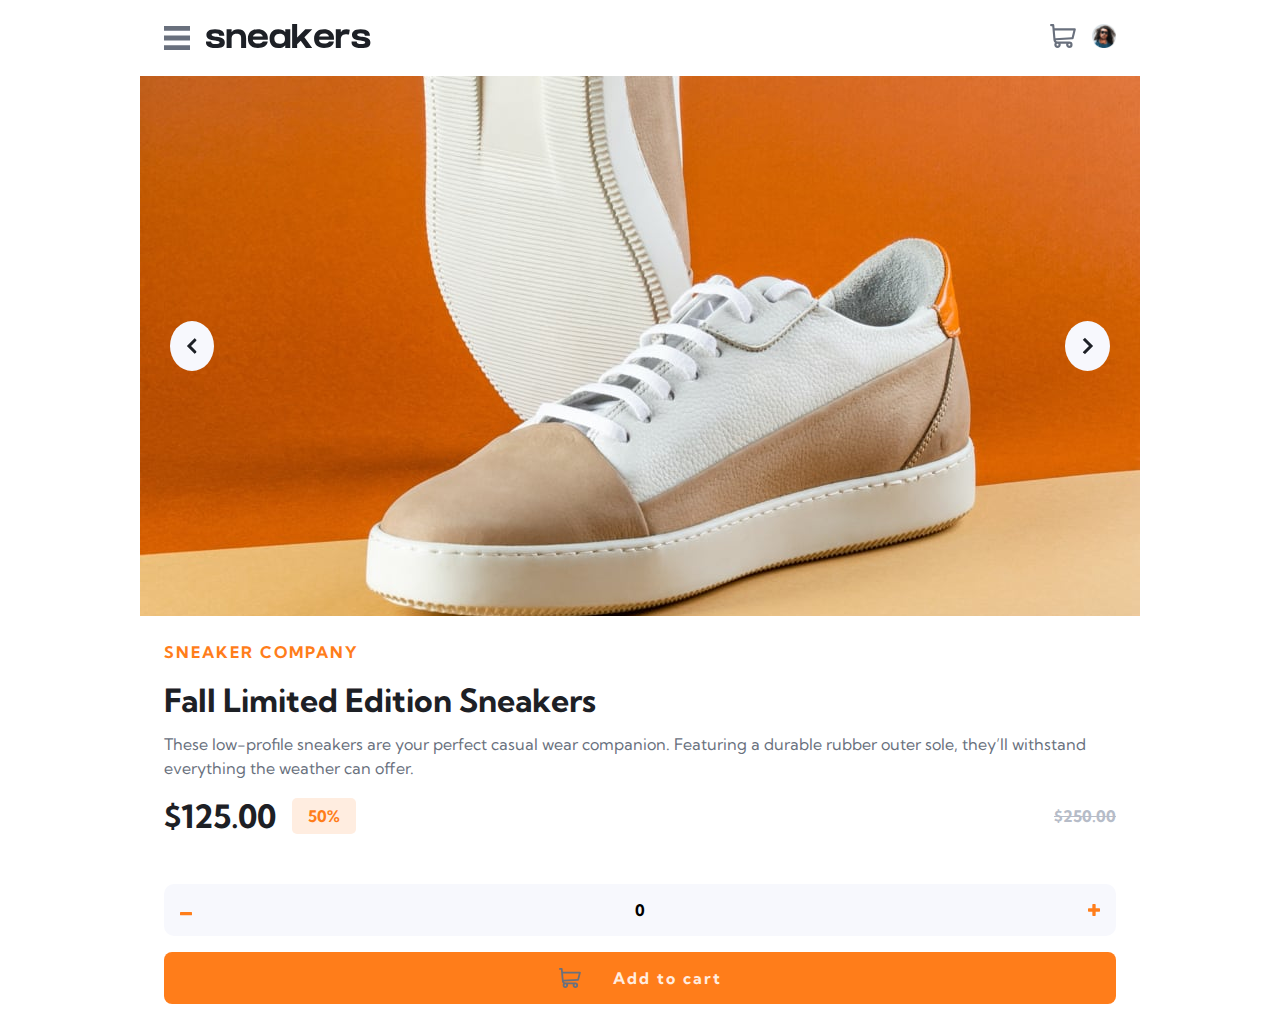
==== ecommerce-product-page-main/index.html @ ef9dc25f "ecommerce product mobile version" ====
<!DOCTYPE html>
<html lang="en">
<head>
  <meta charset="UTF-8">
  <meta name="viewport" content="width=device-width, initial-scale=1.0"> <!-- displays site properly based on user's device -->

  <link rel="icon" type="image/png" sizes="32x32" href="./images/favicon-32x32.png">
  
  <title>Frontend Mentor | E-commerce product page</title>

  <!-- Feel free to remove these styles or customise in your own stylesheet 👍 -->
  <link rel="stylesheet" href="style.css">
  <!-- <style>
    .attribution { font-size: 11px; text-align: center; }
    .attribution a { color: hsl(228, 45%, 44%); }
  </style> -->
</head>
<body>

<header>
  <div class="toggle-menu">
    <img src="./images/icon-menu.svg" alt="menu icon" class="toggle-menu-img show">
    <img src="./images/icon-close.svg" alt="menu icon" class="toggle-menu-img hide">
  </div>

  <div class="logo">
    <img src="./images/logo.svg" alt="logo">
  </div>
  <nav>
    <ul>
      <li><a href="#">Collections</a></li>
      <li><a href="#">Men</a></li>
      <li><a href="#">Women</a></li>
      <li><a href="#">About</a></li>
      <li><a href="#">Contact</a></li>
    </ul>
  </nav>
  <div class="cart ma-l">
    <img src="./images/icon-cart.svg" alt="cart icon">
  </div>

  <div class="avatar">
    <img src="./images/image-avatar.png" alt="avatar">
  </div>
</header>

<section class="preview">
  <div class="product-images">
    <div class="product-image show" >
      <img src="./images/image-product-1.jpg" alt="product image">
    </div>
    <div class="product-image hide">
      <img src="./images/image-product-2.jpg" alt="product image">
    </div>
    <div div class="product-image hide">
      <img src="./images/image-product-3.jpg" alt="product image">
    </div>
    <div div class="product-image hide">
      <img src="./images/image-product-4.jpg" alt="product image">
    </div>
  </div>

  <div class="swipe-left">
    <img src="./images/icon-previous.svg" alt="arrow left">
  </div>

  <div class="swipe-right">
    <img src="./images/icon-next.svg" alt="arrow right">
  </div>

</section>

  
  
  
  
  
<section class="product-details container">
  <div class="product-company">
    Sneaker Company
  </div>
  <div class="product-name">
    <h1>Fall Limited Edition Sneakers</h1>
  </div>
  <div class="product-description">
    These low-profile sneakers are your perfect casual wear companion. Featuring a 
    durable rubber outer sole, they’ll withstand everything the weather can offer.
  </div>
  <div class="product-price">
    <div class="current-price">
      $125.00
    </div>
    <div class="discount">
      50%
    </div>
    <div class="old-price ma-l">
      $250.00
    </div>
  </div>
</section>

<section class="cart-items container">
  <div class="selected-details">
    <div class="reduce-item">
      <img src="./images/icon-minus.svg" alt="minus icon">
    </div>
    <div class="item-count">
      0
    </div>
    <div class="increase-item">
      <img src="./images/icon-plus.svg" alt="plus icon">
    </div>
  </div>
  <div class="add-to-cart">
    <a><img src="./images/icon-cart.svg" alt="cart">Add to cart</a>
  </div>
</section>


  
  <!-- <div class="attribution">
    Challenge by <a href="https://www.frontendmentor.io?ref=challenge" target="_blank">Frontend Mentor</a>. 
    Coded by <a href="#">Your Name Here</a>.
  </div> -->
</body>
<script src="scripts.js"></script>
</html>
---- ecommerce-product-page-main/style.css ----
@import url('https://fonts.googleapis.com/css2?family=Kumbh+Sans:wght@400;700&display=swap');


*{
    margin: 0;
    padding: 0;
    box-sizing: border-box;
}

:root{
    --primary-color: hsl(26, 100%, 55%);
    --secondary-color: hsl(25, 100%, 94%);

    --nuetrals-100: hsl(220, 13%, 13%);
    --nuetrals-200: hsl(219, 9%, 45%);
    --nuetrals-300: hsl(220, 14%, 75%);
    --nuetrals-400: hsl(223, 64%, 98%);
    --nuetrals-white: hsl(0, 0%, 100%);
    --nuetrals-black: hsl(0, 0%, 0%);

    --primary-ff: 'Kumbh Sans', sans-serif;
    font-size: 16px;

}   

body{
    min-height: 100vh;
    background-color: var(--nuetrals-white);
    font-family: var(--primary-ff);
    max-width: 1000px;
    margin: 0 auto;
    position: relative;
}

img{
    max-width: 100%;
}

.container{
    padding: 1rem 1.5rem;
}

.ma-l{
    margin-left: auto;
}

header{
    display: flex;
    padding: 1.5rem;
    gap: 1rem;
    align-items: center;
    background-color: var(--nuetrals-white);
}

header img{
    height: 1.5rem;
}

nav{
    display: none;
    position: absolute;
    width: 100%;
    height: 100%;
    top: 0;
    z-index: 1;
    left: 0;
    background-color: #00000080;
    align-items: center;
    overflow: hidden;
}

ul{
    list-style: none;
    padding-top: 70px;
    padding-inline: 20px 70px;
    background-color: var(--nuetrals-white);
    height: 100%;
}

ul a{
    display: block;
    padding: .5rem 0;
    text-decoration: none;
    color: var(--nuetrals-100);
    font-weight: 700;
}

.open{
    display: flex;
}

.show{
    display: block;
}

.hide{
    display: none;
}

.toggle-menu-img{
    position: relative;
    z-index: 2;
}


.preview{
    position:relative;
}

.product-image img{
    width: 100%;
    aspect-ratio: 1/.8;
    object-fit: cover;
    max-height: 60vh;
}

.swipe-left{
    position: absolute;
    top: 50%;
    left: 3%;
    transform: translateY(-50%);
}

.swipe-left img:hover, .swipe-right img:hover{
    cursor: pointer;
    box-shadow: 0 0 25px 5px #00000080;
}

.swipe-left img{
    padding: 1rem;
    background-color: var(--nuetrals-400);
    border-radius: 50%;
}

.swipe-right{
    position: absolute;
    top: 50%;
    right: 3%;
    transform: translateY(-50%);
}

.swipe-right img{
    padding: 1rem;
    background-color: var(--nuetrals-400);
    border-radius: 50%;
}

.product-company{
    color: var(--primary-color);
    font-weight: 700;
    text-transform: uppercase;
    line-height: 2rem;
    letter-spacing: 2px;
}

.product-name h1{
    font-size: 2rem;
    font-weight: 700;
    line-height: 2rem;
    padding: 1rem 0;
    color: var(--nuetrals-100);
}

.product-description{
    color: var(--nuetrals-200);
    line-height: 1.5rem;
}

.product-price{
    display: flex;
    gap: 1rem;
    align-items: center;
    padding: 1rem 0;
}

.current-price{
    font-size: 2rem;
    font-weight: 700;
    color: var(--nuetrals-100);
}

.discount{
    background-color: var(--secondary-color);
    padding: .5rem 1rem;
    color: var(--primary-color);
    font-weight: 700;
    border-radius: 5px;
}

.old-price{
    text-decoration: line-through;
    color: var(--nuetrals-300);
    font-weight: 700;
}

.selected-details{
    display: flex;
    gap: 1rem; 
    justify-content: space-between;
    align-items: center;
    padding: 1rem 1rem;
    background-color: var(--nuetrals-400);
    border-radius: 10px;
    margin-bottom: 1rem;
}

.add-to-cart a{
    background-color: var(--primary-color);
    color: var(--secondary-color);
    padding: 1rem 2rem;
    border: none;
    border-radius: 8px;
    text-decoration: none;
    font-weight: 700;
    display: flex;
    justify-content: center;
    align-items: center;
    gap: 2rem;
    letter-spacing: 2px;
    cursor: pointer;
}

.item-count{
    font-weight: 700;
}

.reduce-item:hover, .increase-item:hover{
    cursor: pointer;
}
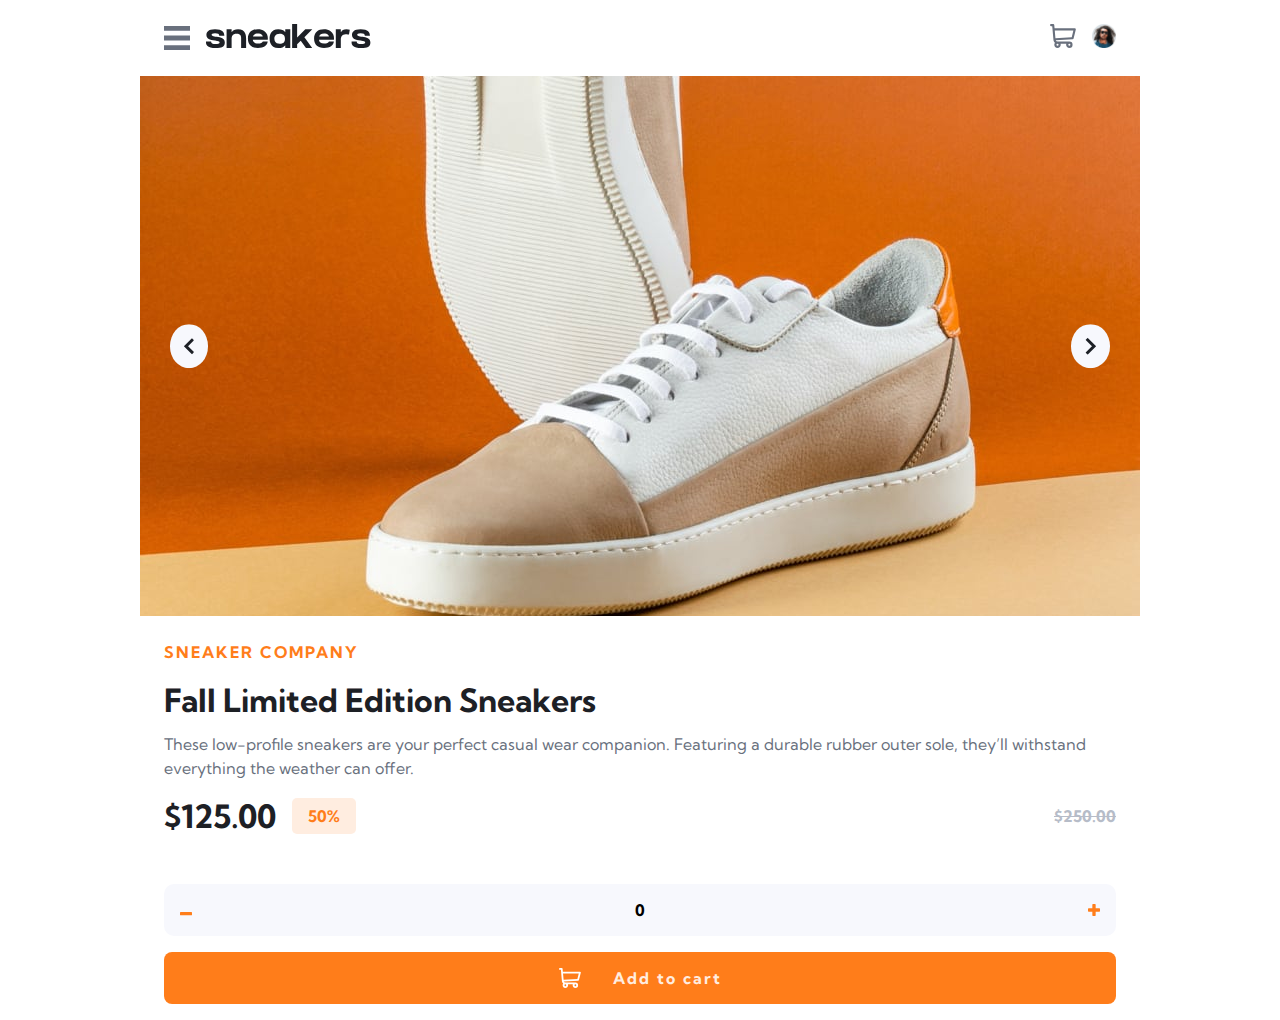
==== commit 2c3b6bb1: "add basic model" ====
--- a/ecommerce-product-page-main/index.html
+++ b/ecommerce-product-page-main/index.html
@@ -10,112 +10,145 @@
 
   <!-- Feel free to remove these styles or customise in your own stylesheet 👍 -->
   <link rel="stylesheet" href="style.css">
-  <!-- <style>
-    .attribution { font-size: 11px; text-align: center; }
-    .attribution a { color: hsl(228, 45%, 44%); }
-  </style> -->
 </head>
 <body>
 
-<header>
-  <div class="toggle-menu">
-    <img src="./images/icon-menu.svg" alt="menu icon" class="toggle-menu-img show">
-    <img src="./images/icon-close.svg" alt="menu icon" class="toggle-menu-img hide">
-  </div>
+  <header>
 
-  <div class="logo">
-    <img src="./images/logo.svg" alt="logo">
-  </div>
-  <nav>
-    <ul>
-      <li><a href="#">Collections</a></li>
-      <li><a href="#">Men</a></li>
-      <li><a href="#">Women</a></li>
-      <li><a href="#">About</a></li>
-      <li><a href="#">Contact</a></li>
-    </ul>
-  </nav>
-  <div class="cart ma-l">
-    <img src="./images/icon-cart.svg" alt="cart icon">
-  </div>
+    <div class="toggle-menu">
+      <img src="./images/icon-menu.svg" alt="menu icon" class="toggle-menu-img show">
+      <img src="./images/icon-close.svg" alt="menu icon" class="toggle-menu-img hide">
+    </div>
 
-  <div class="avatar">
-    <img src="./images/image-avatar.png" alt="avatar">
-  </div>
-</header>
+    <div class="logo">
+      <img src="./images/logo.svg" alt="logo">
+    </div>
 
-<section class="preview">
-  <div class="product-images">
-    <div class="product-image show" >
-      <img src="./images/image-product-1.jpg" alt="product image">
+    <nav>
+      <ul>
+        <li><a href="#">Collections</a></li>
+        <li><a href="#">Men</a></li>
+        <li><a href="#">Women</a></li>
+        <li><a href="#">About</a></li>
+        <li><a href="#">Contact</a></li>
+      </ul>
+    </nav>
+
+    <div class="cart ma-l">
+      <img src="./images/icon-cart.svg" alt="cart icon">
     </div>
-    <div class="product-image hide">
-      <img src="./images/image-product-2.jpg" alt="product image">
+
+    <div class="avatar">
+      <img src="./images/image-avatar.png" alt="avatar">
     </div>
-    <div div class="product-image hide">
-      <img src="./images/image-product-3.jpg" alt="product image">
+
+  </header>
+
+  <section class="preview">
+    <div class="product-images">
+
+      <div class="product-image show" >
+        <img src="./images/image-product-1.jpg" alt="product image">
+      </div>
+
+      <div class="product-image hide">
+        <img src="./images/image-product-2.jpg" alt="product image">
+      </div>
+
+      <div div class="product-image hide">
+        <img src="./images/image-product-3.jpg" alt="product image">
+      </div>
+
+      <div div class="product-image hide">
+        <img src="./images/image-product-4.jpg" alt="product image">
+      </div>
+
     </div>
-    <div div class="product-image hide">
-      <img src="./images/image-product-4.jpg" alt="product image">
+
+    <div class="swipe-left">
+      <img src="./images/icon-previous.svg" alt="arrow left">
     </div>
-  </div>
 
-  <div class="swipe-left">
-    <img src="./images/icon-previous.svg" alt="arrow left">
-  </div>
+    <div class="swipe-right">
+      <img src="./images/icon-next.svg" alt="arrow right">
+    </div>
 
-  <div class="swipe-right">
-    <img src="./images/icon-next.svg" alt="arrow right">
-  </div>
+  </section>
 
-</section>
+    
+    
+    
+    
+    
+  <section class="product-details container">
+    <div class="product-company">
+      Sneaker Company
+    </div>
+    <div class="product-name">
+      <h1>Fall Limited Edition Sneakers</h1>
+    </div>
+    <div class="product-description">
+      These low-profile sneakers are your perfect casual wear companion. Featuring a 
+      durable rubber outer sole, they’ll withstand everything the weather can offer.
+    </div>
+    <div class="product-price">
+      <div class="current-price">
+        $125.00
+      </div>
+      <div class="discount">
+        50%
+      </div>
+      <div class="old-price ma-l">
+        $250.00
+      </div>
+    </div>
+  </section>
 
-  
-  
-  
-  
-  
-<section class="product-details container">
-  <div class="product-company">
-    Sneaker Company
-  </div>
-  <div class="product-name">
-    <h1>Fall Limited Edition Sneakers</h1>
-  </div>
-  <div class="product-description">
-    These low-profile sneakers are your perfect casual wear companion. Featuring a 
-    durable rubber outer sole, they’ll withstand everything the weather can offer.
-  </div>
-  <div class="product-price">
-    <div class="current-price">
-      $125.00
+  <section class="cart-items container">
+    <div class="selected-details">
+      <div class="reduce-item">
+        <img src="./images/icon-minus.svg" alt="minus icon">
+      </div>
+      <div class="item-count">
+        0
+      </div>
+      <div class="increase-item">
+        <img src="./images/icon-plus.svg" alt="plus icon">
+      </div>
     </div>
-    <div class="discount">
-      50%
+    <div class="add-to-cart">
+      <a><img src="./images/icon-cart.svg" alt="cart">Add to cart</a>
     </div>
-    <div class="old-price ma-l">
-      $250.00
-    </div>
-  </div>
-</section>
+  </section>
 
-<section class="cart-items container">
-  <div class="selected-details">
-    <div class="reduce-item">
-      <img src="./images/icon-minus.svg" alt="minus icon">
-    </div>
-    <div class="item-count">
-      0
-    </div>
-    <div class="increase-item">
-      <img src="./images/icon-plus.svg" alt="plus icon">
-    </div>
-  </div>
-  <div class="add-to-cart">
-    <a><img src="./images/icon-cart.svg" alt="cart">Add to cart</a>
-  </div>
-</section>
+  <section class="shoping-cart">
+      <h2>Cart</h2>
+      <hr>
+      <div class="cart-content-empty-case">
+        <h3>Your cars is empty.</h3>
+      </div>
+      <div class="cart-content-full-case">
+        <div class="item">
+          <div class="item-image">
+            <img src="./images/image-product-1-thumbnail.jpg" alt="product image">
+          </div>
+          <div class="item-details">
+            <div class="item-name">
+              Fall Limited Edition Sneakers
+            </div>
+            <div class="item-price">
+              $125.00 x 1 <strong><span class="total"> $375.0</span></strong>
+            </div>
+          </div>
+          <div class="item-remove ma-l">
+            <img src="./images/icon-delete.svg" alt="remove icon">
+          </div>
+        </div>
+      </div>
 
+
+
+  </section>
 
   
   <!-- <div class="attribution">
--- a/ecommerce-product-page-main/style.css
+++ b/ecommerce-product-page-main/style.css
@@ -8,7 +8,7 @@
 }
 
 :root{
-    --primary-color: hsl(26, 100%, 55%);
+    --primary-color: #ff7d1a;
     --secondary-color: hsl(25, 100%, 94%);
 
     --nuetrals-100: hsl(220, 13%, 13%);
@@ -90,7 +90,7 @@
 }
 
 .show{
-    display: block;
+    display: block !important;
 }
 
 .hide{
@@ -102,6 +102,9 @@
     z-index: 2;
 }
 
+.cart:hover{
+    cursor: pointer;
+}
 
 .preview{
     position:relative;
@@ -123,11 +126,11 @@
 
 .swipe-left img:hover, .swipe-right img:hover{
     cursor: pointer;
-    box-shadow: 0 0 25px 5px #00000080;
+    box-shadow: 0 0 100px 55px #ff7d1a59;
 }
 
 .swipe-left img{
-    padding: 1rem;
+    padding: .8rem;
     background-color: var(--nuetrals-400);
     border-radius: 50%;
 }
@@ -140,7 +143,7 @@
 }
 
 .swipe-right img{
-    padding: 1rem;
+    padding: .8rem;
     background-color: var(--nuetrals-400);
     border-radius: 50%;
 }
@@ -220,10 +223,65 @@
     cursor: pointer;
 }
 
+.add-to-cart img{
+    filter: invert(125%) sepia(73%) saturate(141%) hue-rotate(0deg) brightness(253%) contrast(199%);
+}
+
 .item-count{
     font-weight: 700;
 }
 
 .reduce-item:hover, .increase-item:hover{
     cursor: pointer;
+}
+
+.shoping-cart{
+    display: none;
+    position: absolute;
+    top: 90px;
+    z-index: 5;
+    width: 95%;
+    left: 2.5%;
+    background-color: var(--nuetrals-white);
+    border-radius: 20px;
+    padding: 1rem;
+}
+
+.shoping-cart h2{
+    font-size: 1.75rem;
+    font-weight: 700;
+    color: var(--nuetrals-100);
+    padding: 1rem 1.5rem;
+}
+
+.shoping-cart hr{
+    border: 1px solid var(--nuetrals-400);
+}
+
+.shoping-cart .cart-content-empty-case{
+    display: flex;
+    justify-content: center;
+    align-items: center;
+    min-height: min(30vh, 100px);
+    color: var(--nuetrals-200);
+}
+
+
+.item{
+    display: flex;
+    gap: 1rem;
+    max-width: 400px;
+    margin: 0 auto;
+    padding: 1rem 1.5rem;
+    align-items: center;
+    color: var(--nuetrals-200);
+    gap: 1rem;
+}
+
+.item-image{
+    width: min(100px, 20vw);
+    border-radius: 10px;
+    overflow: hidden;
+    aspect-ratio: 1/1;
+    object-fit: cover;
 }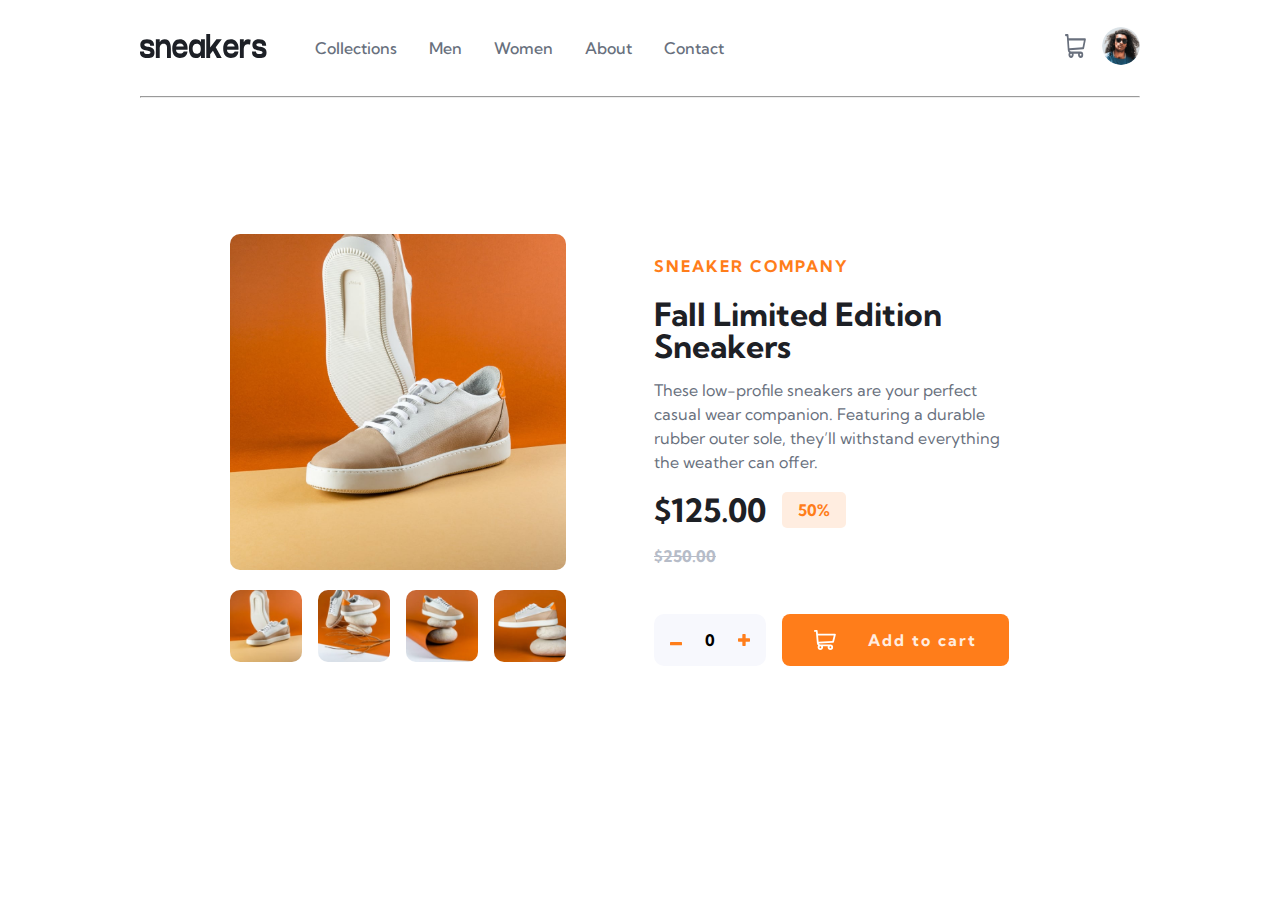
==== commit b2633184: "add the ugliest desktop css ever to exist" ====
--- a/ecommerce-product-page-main/index.html
+++ b/ecommerce-product-page-main/index.html
@@ -43,83 +43,106 @@
     </div>
 
   </header>
+  <hr>
+  <main>
+    <section class="preview">
+      <div class="product-images">
+  
+        <div class="product-image show" >
+          <img src="./images/image-product-1.jpg" alt="product image">
+        </div>
+  
+        <div class="product-image hide">
+          <img src="./images/image-product-2.jpg" alt="product image">
+        </div>
+  
+        <div class="product-image hide">
+          <img src="./images/image-product-3.jpg" alt="product image">
+        </div>
+  
+        <div class="product-image hide">
+          <img src="./images/image-product-4.jpg" alt="product image">
+        </div>
+  
+      </div>
+  
+      <div class="product-thumbnails">
+        <div class="product-thumbnail" >
+          <img src="./images/image-product-1-thumbnail.jpg" alt="product image">
+        </div>
+  
+        <div class="product-thumbnail">
+          <img src="./images/image-product-2-thumbnail.jpg" alt="product image">
+        </div>
+  
+        <div class="product-thumbnail">
+          <img src="./images/image-product-3-thumbnail.jpg" alt="product image">
+        </div>
+  
+        <div class="product-thumbnail">
+          <img src="./images/image-product-4-thumbnail.jpg" alt="product image">
+        </div>
+      </div>
+  
+      <div class="swipe-left">
+        <img src="./images/icon-previous.svg" alt="arrow left">
+      </div>
+  
+      <div class="swipe-right">
+        <img src="./images/icon-next.svg" alt="arrow right">
+      </div>
+  
+    </section>
 
-  <section class="preview">
-    <div class="product-images">
+    <div class="right-col">
+      <section class="product-details container">
+        <div class="product-company">
+          Sneaker Company
+        </div>
+        <div class="product-name">
+          <h1>Fall Limited Edition Sneakers</h1>
+        </div>
+        <div class="product-description">
+          These low-profile sneakers are your perfect casual wear companion. Featuring a 
+          durable rubber outer sole, they’ll withstand everything the weather can offer.
+        </div>
+        <div class="product-price">
+          <div class="current-price">
+            $125.00
+          </div>
+          <div class="discount">
+            50%
+          </div>
+          <div class="old-price ma-l">
+            $250.00
+          </div>
+        </div>
+      </section>
+    
+      <section class="cart-items container">
+        <div class="selected-details">
+          <div class="reduce-item">
+            <img src="./images/icon-minus.svg" alt="minus icon">
+          </div>
+          <div class="item-count">
+            0
+          </div>
+          <div class="increase-item">
+            <img src="./images/icon-plus.svg" alt="plus icon">
+          </div>
+        </div>
+        <div class="add-to-cart">
+          <a><img src="./images/icon-cart.svg" alt="cart">Add to cart</a>
+        </div>
+      </section>
+    
+    </div>
+  </main>
 
-      <div class="product-image show" >
-        <img src="./images/image-product-1.jpg" alt="product image">
-      </div>
 
-      <div class="product-image hide">
-        <img src="./images/image-product-2.jpg" alt="product image">
-      </div>
 
-      <div div class="product-image hide">
-        <img src="./images/image-product-3.jpg" alt="product image">
-      </div>
 
-      <div div class="product-image hide">
-        <img src="./images/image-product-4.jpg" alt="product image">
-      </div>
 
-    </div>
-
-    <div class="swipe-left">
-      <img src="./images/icon-previous.svg" alt="arrow left">
-    </div>
-
-    <div class="swipe-right">
-      <img src="./images/icon-next.svg" alt="arrow right">
-    </div>
-
-  </section>
-
-    
-    
-    
-    
-    
-  <section class="product-details container">
-    <div class="product-company">
-      Sneaker Company
-    </div>
-    <div class="product-name">
-      <h1>Fall Limited Edition Sneakers</h1>
-    </div>
-    <div class="product-description">
-      These low-profile sneakers are your perfect casual wear companion. Featuring a 
-      durable rubber outer sole, they’ll withstand everything the weather can offer.
-    </div>
-    <div class="product-price">
-      <div class="current-price">
-        $125.00
-      </div>
-      <div class="discount">
-        50%
-      </div>
-      <div class="old-price ma-l">
-        $250.00
-      </div>
-    </div>
-  </section>
-
-  <section class="cart-items container">
-    <div class="selected-details">
-      <div class="reduce-item">
-        <img src="./images/icon-minus.svg" alt="minus icon">
-      </div>
-      <div class="item-count">
-        0
-      </div>
-      <div class="increase-item">
-        <img src="./images/icon-plus.svg" alt="plus icon">
-      </div>
-    </div>
-    <div class="add-to-cart">
-      <a><img src="./images/icon-cart.svg" alt="cart">Add to cart</a>
-    </div>
-  </section>
 
   <section class="shoping-cart">
       <h2>Cart</h2>
@@ -137,17 +160,17 @@
               Fall Limited Edition Sneakers
             </div>
             <div class="item-price">
-              $125.00 x 1 <strong><span class="total"> $375.0</span></strong>
+              $125.00 x 3 <strong><span class="total"> $375.0</span></strong>
             </div>
           </div>
           <div class="item-remove ma-l">
             <img src="./images/icon-delete.svg" alt="remove icon">
           </div>
         </div>
+        <div class="checkout">
+          <a href="#">Checkout</a>
+        </div>
       </div>
-
-
-
   </section>
 
   
--- a/ecommerce-product-page-main/style.css
+++ b/ecommerce-product-page-main/style.css
@@ -196,6 +196,31 @@
     font-weight: 700;
 }
 
+.product-thumbnails{
+    display: none;
+    justify-content: space-between;
+    max-width: 100%;
+    margin: 0 auto;
+    gap: 1rem;
+    padding: 1rem 0;
+}
+
+
+.product-thumbnail img{
+    max-width: 100%;
+    aspect-ratio: 1/1;
+    object-fit: cover;
+    border-radius: 10px;
+    overflow: hidden;
+}
+
+.product-thumbnail img:hover{
+    cursor: pointer;
+    border: 2px solid var(--primary-color);
+    filter: opacity(50%);
+    box-sizing: margin-box;
+}
+
 .selected-details{
     display: flex;
     gap: 1rem; 
@@ -240,11 +265,12 @@
     position: absolute;
     top: 90px;
     z-index: 5;
-    width: 95%;
-    left: 2.5%;
+    width: 90%;
+    left: 5%;
     background-color: var(--nuetrals-white);
-    border-radius: 20px;
-    padding: 1rem;
+    border-radius: .8rem;
+    padding: 1.5rem;
+    box-shadow: 0 0 14px 3px #00000045;
 }
 
 .shoping-cart h2{
@@ -284,4 +310,150 @@
     overflow: hidden;
     aspect-ratio: 1/1;
     object-fit: cover;
+}
+
+.checkout a{
+    background-color: var(--primary-color);
+    color: var(--secondary-color);
+    padding: 1rem 2rem;
+    border: none;
+    border-radius: 8px;
+    text-decoration: none;
+    font-weight: 700;
+    display: flex;
+    max-width: 400px;
+    margin: 0 auto;
+    justify-content: center;
+    align-items: center;
+    gap: 2rem;
+    letter-spacing: 2px;
+    cursor: pointer;
+}
+
+@media (min-width:1000px) {
+    .product-thumbnails{
+        display: flex;
+    }
+
+    .swipe-right, .swipe-left{
+        display: none;
+    }
+    main{
+        display: flex;
+        gap: 4rem;
+        align-items: center;
+        justify-content: center;
+        min-height: 80vh;
+        padding: 5rem;
+    }
+
+    .toggle-menu{
+        display: none;
+    }
+
+    nav{
+        display: block;
+        justify-content: space-between;
+        align-items: center;
+        padding: 1rem 2rem;
+        position: static;
+        background: none;
+        padding: 0;
+        margin: 0;
+    }
+
+    ul{
+        display: flex;
+        gap: 2rem;
+        align-items: center;
+        padding: 0;
+        margin: 0;
+        margin-left: 2rem;
+    }
+
+    ul li{
+        list-style: none;
+        font-size: 1.25rem;
+        font-weight: 700;
+        display: flex;
+        align-items: center;
+        gap: 1rem;
+        color: var(--nuetrals-100);
+        height: 6rem;
+    }
+
+    ul a{
+        color: var(--nuetrals-200);
+        font-weight: 500;
+        text-decoration: none;
+        font-size: 1rem;
+    }
+
+    header{
+        padding: 0;
+    }
+
+    .product-image img{
+        aspect-ratio: 1/1;
+        border-radius: 10px;
+        overflow: hidden;
+        margin: 0;
+    }
+
+    .cart-items{
+        display: flex;
+        gap: 1rem;
+        align-items: center;
+    }
+
+    .selected-details{
+        width: 30%;
+        margin: 0;
+    }
+
+    .product-price{
+        flex-wrap: wrap;
+    }
+
+    .old-price{
+        flex-shrink: 0;
+        flex-basis: 100%;
+        margin: 0;
+        padding: 0;
+    }
+
+    li:hover{
+        border-bottom: 5px solid var(--primary-color);
+    }
+
+    li a:hover{
+        color: var(--nuetrals-100);
+    }
+
+    .preview{
+        width: 40%;
+    }
+
+    .right-col{
+        width: 50%;
+    }
+
+    .shoping-cart{
+        top: 120px;
+        width:50%;
+        left: 50%;
+    }
+
+    .avatar{
+        width: 50px;
+        aspect-ratio: 1/1;
+        cursor: pointer;
+    }
+
+    .avatar img{
+        width: 100%;
+        height: 100%;
+        object-fit: cover;
+        border-radius: 50%;
+    }
 }